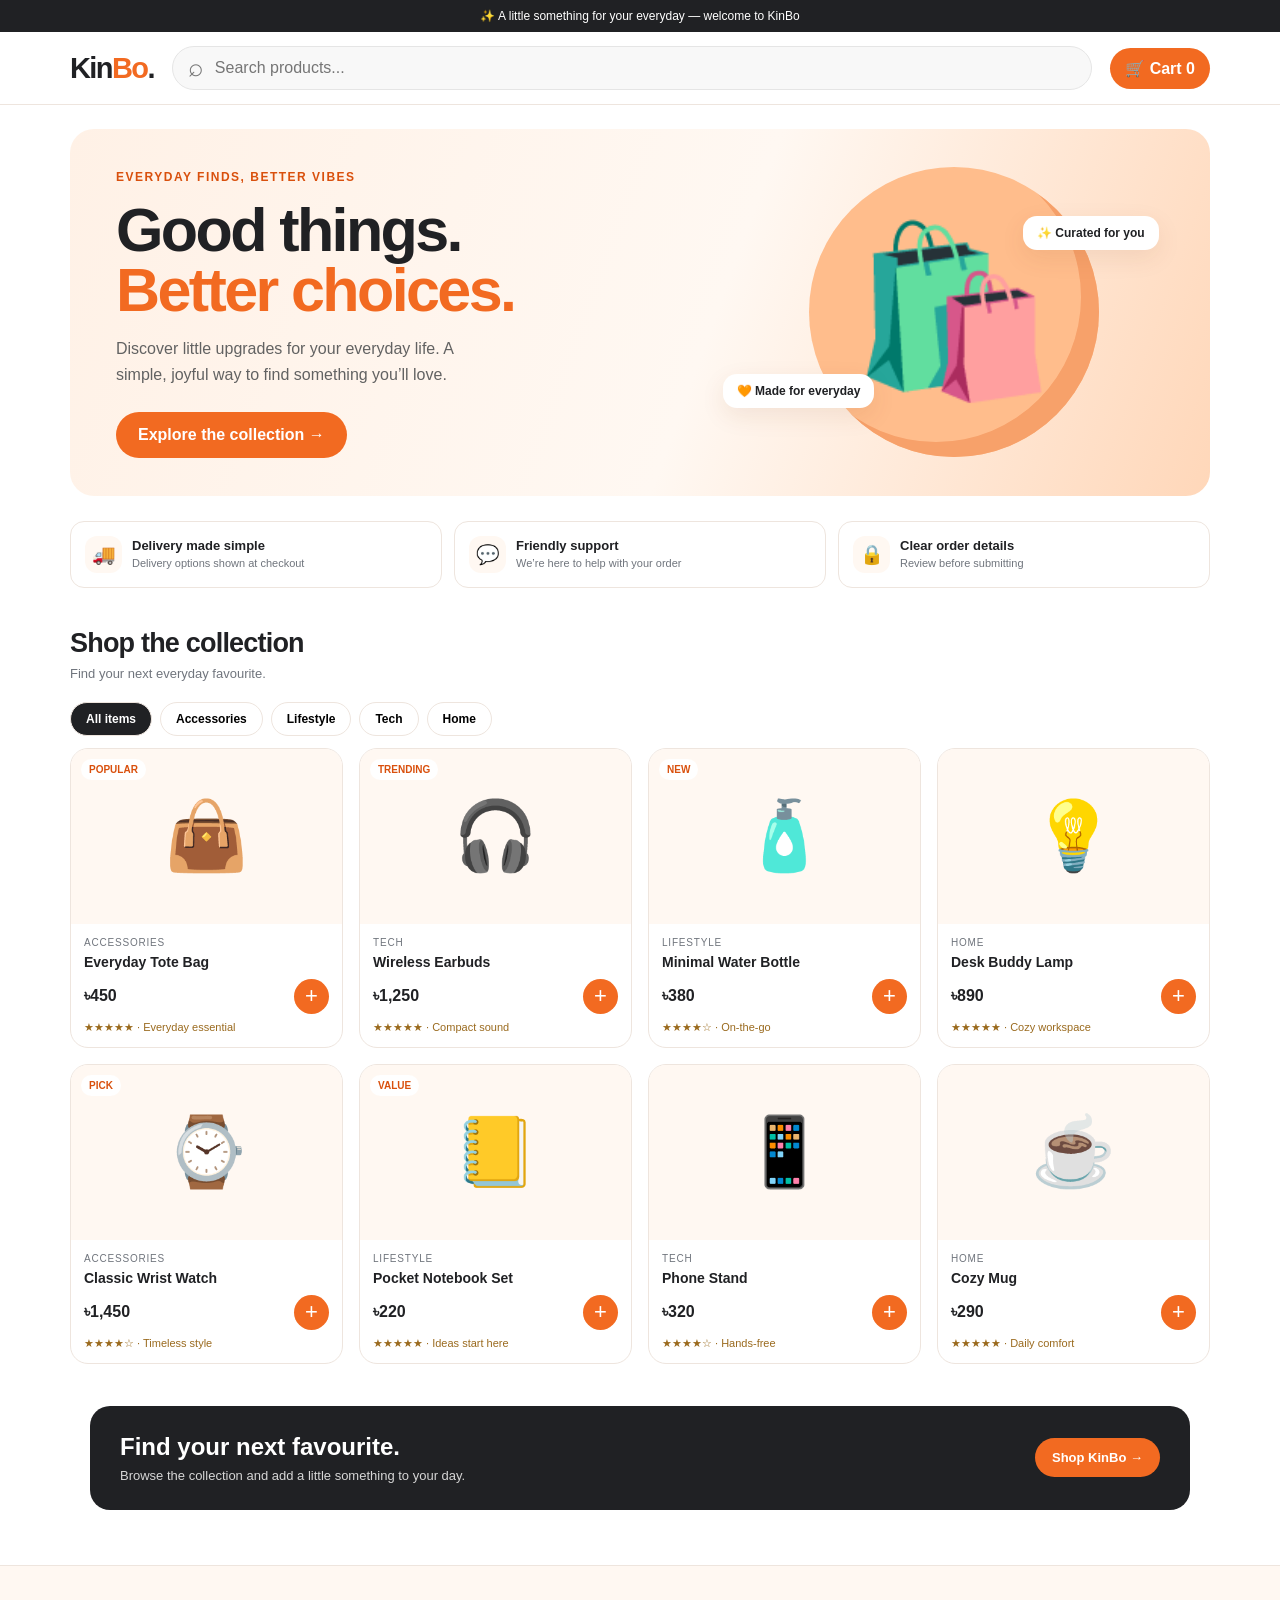
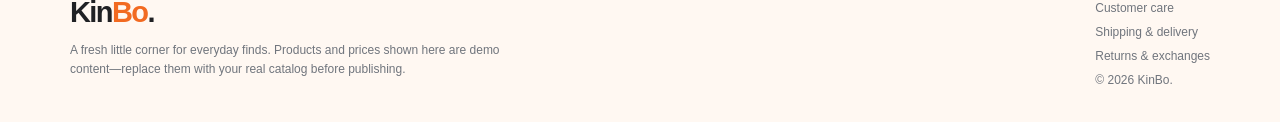
==== index.html @ 06aeb138 "Add files via upload" ====
<!doctype html>
<html lang="en">
<head>
<meta charset="utf-8"><meta name="viewport" content="width=device-width,initial-scale=1,viewport-fit=cover">
<meta name="theme-color" content="#f26a21"><meta name="description" content="KinBo — discover everyday essentials.">
<title>KinBo — Shop Better, Live Brighter</title>
<style>
:root{--o:#f26a21;--od:#d9500d;--ink:#202124;--muted:#70757d;--cream:#fff8f2;--line:#eee5de}*{box-sizing:border-box}html{scroll-behavior:smooth}body{margin:0;font-family:-apple-system,BlinkMacSystemFont,"Segoe UI",Roboto,Arial,sans-serif;color:var(--ink)}button,input,textarea,select{font:inherit}button{cursor:pointer}.announcement{background:var(--ink);color:white;text-align:center;padding:9px;font-size:12px}.header{position:sticky;top:0;z-index:10;background:#ffffffef;backdrop-filter:blur(12px);border-bottom:1px solid var(--line)}.nav{max-width:1180px;margin:auto;padding:14px 20px;display:flex;align-items:center;gap:18px}.logo{font-size:29px;font-weight:900;letter-spacing:-1.6px;color:var(--ink);text-decoration:none}.logo span{color:var(--o)}.search{flex:1;position:relative}.search input{width:100%;border:1px solid #e5e5e5;border-radius:999px;background:#f8f8f8;padding:12px 16px 12px 42px;outline:none}.search:before{content:"⌕";position:absolute;left:16px;top:6px;font-size:26px;color:#777}.cart-button{border:0;background:var(--o);color:white;border-radius:999px;padding:11px 15px;font-weight:800;white-space:nowrap}.hero{max-width:1180px;margin:24px auto 0;padding:0 20px}.hero-panel{min-height:330px;border-radius:24px;overflow:hidden;background:linear-gradient(110deg,#fff1e6,#fff8f2 56%,#ffd7b9);display:grid;grid-template-columns:1.1fr .9fr;align-items:center}.hero-copy{padding:38px 0 38px 46px}.eyebrow{color:var(--od);font-size:12px;font-weight:900;text-transform:uppercase;letter-spacing:1.5px}h1{font-size:clamp(38px,5vw,61px);line-height:.99;letter-spacing:-2.6px;margin:15px 0}.hero p{color:#626262;line-height:1.65;max-width:390px;margin:0 0 23px}.primary{display:inline-block;background:var(--o);color:white;text-decoration:none;border:0;border-radius:999px;padding:14px 22px;font-weight:800}.hero-art{min-height:300px;display:grid;place-items:center;position:relative}.sun{width:min(290px,78%);aspect-ratio:1;border-radius:50%;background:#ffbd8c;display:grid;place-items:center;font-size:clamp(95px,16vw,165px);box-shadow:inset -18px -15px 0 #f7a16a}.float-tag{position:absolute;background:white;border-radius:14px;padding:10px 14px;font-size:12px;font-weight:800;box-shadow:0 8px 24px #7e3b1a18}.tag-one{top:18%;right:10%}.tag-two{bottom:18%;left:5%}.benefits,.section{max-width:1180px;margin:25px auto;padding:0 20px}.benefits{display:grid;grid-template-columns:repeat(3,1fr);gap:12px}.benefit{border:1px solid var(--line);border-radius:14px;padding:14px;display:flex;gap:10px;align-items:center}.benefit-icon{width:37px;height:37px;border-radius:12px;background:var(--cream);display:grid;place-items:center;font-size:19px}.benefit b{display:block;font-size:13px}.benefit small{color:var(--muted);font-size:11px}.section{margin:40px auto}.section-head{margin-bottom:19px}.section h2{font-size:27px;letter-spacing:-.8px;margin:0}.section-head p{color:var(--muted);margin:7px 0 0;font-size:13px}.filters{display:flex;gap:8px;overflow-x:auto;padding:2px 0 12px;scrollbar-width:none}.filter{border:1px solid var(--line);background:white;border-radius:999px;padding:9px 15px;white-space:nowrap;font-size:12px;font-weight:750}.filter.active{background:var(--ink);color:white}.grid{display:grid;grid-template-columns:repeat(4,minmax(0,1fr));gap:16px}.product{border:1px solid var(--line);border-radius:18px;overflow:hidden;background:white}.product-art{height:175px;background:var(--cream);display:grid;place-items:center;font-size:68px;position:relative}.badge{position:absolute;left:10px;top:10px;background:white;border-radius:999px;padding:5px 8px;font-size:10px;font-weight:900;color:var(--od)}.product-info{padding:13px}.category{font-size:10px;color:var(--muted);text-transform:uppercase;letter-spacing:.8px}.product h3{font-size:14px;margin:6px 0 9px}.price-row{display:flex;align-items:center;justify-content:space-between;gap:8px}.price{font-size:16px;font-weight:900}.add{border:0;border-radius:50%;width:35px;height:35px;background:var(--o);color:white;font-size:22px}.rating{font-size:11px;color:#9a6a1e;margin-top:7px}.empty{grid-column:1/-1;text-align:center;padding:35px;color:var(--muted)}.banner{max-width:1140px;margin:42px auto;padding:0 20px}.banner-inner{border-radius:20px;background:var(--ink);color:white;padding:27px 30px;display:flex;justify-content:space-between;align-items:center;gap:18px}.banner h2{margin:0 0 7px;font-size:24px}.banner p{margin:0;color:#d6d6d6;font-size:13px}.banner a{color:white;background:var(--o);padding:12px 17px;border-radius:999px;text-decoration:none;font-weight:800;font-size:13px;white-space:nowrap}.footer{background:var(--cream);border-top:1px solid var(--line);margin-top:55px;padding:30px 20px}.footer-inner{max-width:1140px;margin:auto;display:flex;justify-content:space-between;gap:20px;flex-wrap:wrap}.footer p{font-size:12px;color:var(--muted);max-width:440px;line-height:1.6}.modal-backdrop{position:fixed;inset:0;background:#17171780;z-index:30;display:none;align-items:flex-end;justify-content:center}.modal-backdrop.show{display:flex}.drawer{background:white;width:100%;max-width:560px;max-height:88vh;border-radius:24px 24px 0 0;padding:22px;overflow:auto}.drawer-head{display:flex;justify-content:space-between;align-items:center}.drawer h2{margin:0}.close{border:0;background:#f3f3f3;border-radius:50%;width:36px;height:36px;font-size:21px}.cart-item{display:flex;gap:12px;align-items:center;padding:12px 0;border-bottom:1px solid var(--line)}.cart-emoji{width:54px;height:54px;border-radius:12px;background:var(--cream);display:grid;place-items:center;font-size:29px}.cart-desc{flex:1}.cart-desc b{font-size:13px;display:block}.cart-desc small{color:var(--muted)}.qty{display:flex;align-items:center;gap:8px}.qty button{border:1px solid var(--line);background:white;border-radius:7px;width:27px;height:27px}.total{display:flex;justify-content:space-between;font-size:18px;font-weight:900;padding:15px 0;border-top:1px solid var(--line)}.checkout{display:grid;gap:10px}.checkout input,.checkout textarea,.checkout select{width:100%;border:1px solid #ddd;border-radius:10px;padding:12px;background:white}.checkout textarea{min-height:75px}.checkout .primary{width:100%}.note{font-size:11px;color:var(--muted);line-height:1.5}.toast{position:fixed;bottom:22px;left:50%;transform:translate(-50%,20px);opacity:0;background:var(--ink);color:white;border-radius:999px;padding:12px 17px;font-size:13px;z-index:50;transition:.2s;white-space:nowrap}.toast.show{opacity:1;transform:translate(-50%,0)}
@media(max-width:760px){.nav{padding:12px 14px;gap:10px;flex-wrap:wrap}.logo{font-size:26px}.search{order:3;flex-basis:100%}.cart-button{margin-left:auto}.hero{padding:0 12px;margin-top:13px}.hero-panel{grid-template-columns:1fr}.hero-copy{padding:28px 23px 8px}.hero-copy h1{font-size:44px}.hero-art{min-height:210px}.sun{width:180px;font-size:105px}.tag-one{top:12%;right:9%}.tag-two{bottom:12%;left:7%}.benefits{padding:0 12px;grid-template-columns:1fr;gap:8px}.benefit{padding:11px}.section{padding:0 12px;margin:32px auto}.section h2{font-size:24px}.grid{grid-template-columns:repeat(2,minmax(0,1fr));gap:10px}.product-art{height:135px;font-size:55px}.product-info{padding:10px}.product h3{font-size:13px}.price{font-size:15px}.banner{padding:0 12px;margin:32px auto}.banner-inner{padding:23px;align-items:flex-start;flex-direction:column}.banner h2{font-size:22px}.footer{padding:25px 15px}.filters{margin-right:-12px}}
@media(prefers-reduced-motion:reduce){*{scroll-behavior:auto!important;transition:none!important}}
</style></head><body>
<div class="announcement">✨ A little something for your everyday — welcome to KinBo</div>
<header class="header"><nav class="nav"><a class="logo" href="#">Kin<span>Bo</span>.</a><label class="search"><input id="search" type="search" placeholder="Search products..." aria-label="Search products"></label><button class="cart-button" id="openCart">🛒 Cart <span id="cartCount">0</span></button></nav></header>
<main><section class="hero"><div class="hero-panel"><div class="hero-copy"><span class="eyebrow">Everyday finds, better vibes</span><h1>Good things.<br><span style="color:var(--o)">Better choices.</span></h1><p>Discover little upgrades for your everyday life. A simple, joyful way to find something you’ll love.</p><a class="primary" href="#shop">Explore the collection →</a></div><div class="hero-art"><div class="sun">🛍️</div><div class="float-tag tag-one">✨ Curated for you</div><div class="float-tag tag-two">🧡 Made for everyday</div></div></div></section>
<section class="benefits"><div class="benefit"><div class="benefit-icon">🚚</div><div><b>Delivery made simple</b><small>Delivery options shown at checkout</small></div></div><div class="benefit"><div class="benefit-icon">💬</div><div><b>Friendly support</b><small>We’re here to help with your order</small></div></div><div class="benefit"><div class="benefit-icon">🔒</div><div><b>Clear order details</b><small>Review before submitting</small></div></div></section>
<section class="section" id="shop"><div class="section-head"><h2>Shop the collection</h2><p>Find your next everyday favourite.</p></div><div class="filters" id="filters"><button class="filter active" data-cat="All">All items</button><button class="filter" data-cat="Accessories">Accessories</button><button class="filter" data-cat="Lifestyle">Lifestyle</button><button class="filter" data-cat="Tech">Tech</button><button class="filter" data-cat="Home">Home</button></div><div class="grid" id="products"></div></section>
<section class="banner"><div class="banner-inner"><div><h2>Find your next favourite.</h2><p>Browse the collection and add a little something to your day.</p></div><a href="#shop">Shop KinBo →</a></div></section></main>
<footer class="footer"><div class="footer-inner"><div><a class="logo" href="#">Kin<span>Bo</span>.</a><p>A fresh little corner for everyday finds. Products and prices shown here are demo content—replace them with your real catalog before publishing.</p></div><div style="font-size:12px;color:var(--muted);line-height:2">Customer care<br>Shipping & delivery<br>Returns & exchanges<br>© <span id="year"></span> KinBo.</div></div></footer>
<div class="modal-backdrop" id="cartModal" role="dialog" aria-modal="true" aria-label="Your cart"><div class="drawer"><div class="drawer-head"><h2>Your cart 🛒</h2><button class="close" id="closeCart">×</button></div><div id="cartItems"></div><div class="total"><span>Total</span><span id="cartTotal">৳0</span></div><form class="checkout" id="checkoutForm"><h3>Delivery details</h3><input id="customerName" placeholder="Your full name" required maxlength="80"><input id="customerPhone" type="tel" placeholder="Phone number" required maxlength="25"><textarea id="customerAddress" placeholder="Full delivery address" required maxlength="350"></textarea><select id="payment"><option>Cash on delivery (demo)</option><option>Contact me to confirm payment</option></select><button class="primary" type="submit">Place demo order</button><p class="note">Demo only: this page does not send orders to the shop owner, process payments, or store orders on a server. Connect a secure backend before accepting real orders.</p></form></div></div><div class="toast" id="toast" role="status"></div>
<script>
const catalog=[{id:1,name:"Everyday Tote Bag",cat:"Accessories",price:450,emoji:"👜",badge:"POPULAR",rating:"★★★★★ · Everyday essential"},{id:2,name:"Wireless Earbuds",cat:"Tech",price:1250,emoji:"🎧",badge:"TRENDING",rating:"★★★★★ · Compact sound"},{id:3,name:"Minimal Water Bottle",cat:"Lifestyle",price:380,emoji:"🧴",badge:"NEW",rating:"★★★★☆ · On-the-go"},{id:4,name:"Desk Buddy Lamp",cat:"Home",price:890,emoji:"💡",badge:"",rating:"★★★★★ · Cozy workspace"},{id:5,name:"Classic Wrist Watch",cat:"Accessories",price:1450,emoji:"⌚",badge:"PICK",rating:"★★★★☆ · Timeless style"},{id:6,name:"Pocket Notebook Set",cat:"Lifestyle",price:220,emoji:"📒",badge:"VALUE",rating:"★★★★★ · Ideas start here"},{id:7,name:"Phone Stand",cat:"Tech",price:320,emoji:"📱",badge:"",rating:"★★★★☆ · Hands-free"},{id:8,name:"Cozy Mug",cat:"Home",price:290,emoji:"☕",badge:"",rating:"★★★★★ · Daily comfort"}];
let activeCategory="All",cart={};try{cart=JSON.parse(localStorage.getItem("kinbo_cart")||"{}")}catch(e){}const money=n=>"৳"+Number(n).toLocaleString("en-BD");
function save(){try{localStorage.setItem("kinbo_cart",JSON.stringify(cart))}catch(e){}}
function renderProducts(){let term=document.getElementById("search").value.trim().toLowerCase(),list=catalog.filter(p=>(activeCategory==="All"||p.cat===activeCategory)&&(p.name+" "+p.cat).toLowerCase().includes(term)),root=document.getElementById("products");root.innerHTML=list.length?list.map(p=>`<article class="product"><div class="product-art">${p.emoji}${p.badge?`<span class="badge">${p.badge}</span>`:""}</div><div class="product-info"><div class="category">${p.cat}</div><h3>${p.name}</h3><div class="price-row"><span class="price">${money(p.price)}</span><button class="add" data-add="${p.id}" aria-label="Add ${p.name} to cart">+</button></div><div class="rating">${p.rating}</div></div></article>`).join(""):'<div class="empty">No products found. Try another search.</div>';root.querySelectorAll("[data-add]").forEach(b=>b.onclick=()=>add(+b.dataset.add))}
function add(id){cart[id]=(cart[id]||0)+1;save();renderCart();toast("Added to your cart 🧡")}
function change(id,d){cart[id]=(cart[id]||0)+d;if(cart[id]<=0)delete cart[id];save();renderCart()}
function renderCart(){let ids=Object.keys(cart);document.getElementById("cartCount").textContent=ids.reduce((s,id)=>s+cart[id],0);let root=document.getElementById("cartItems");root.innerHTML=ids.length?ids.map(id=>{let p=catalog.find(x=>x.id===+id);return `<div class="cart-item"><div class="cart-emoji">${p.emoji}</div><div class="cart-desc"><b>${p.name}</b><small>${money(p.price)} each</small></div><div class="qty"><button data-change="${id}" data-d="-1">−</button><span>${cart[id]}</span><button data-change="${id}" data-d="1">+</button></div></div>`}).join(""):'<div class="empty">Your cart is empty. Add something you love!</div>';root.querySelectorAll("[data-change]").forEach(b=>b.onclick=()=>change(+b.dataset.change,+b.dataset.d));document.getElementById("cartTotal").textContent=money(ids.reduce((s,id)=>s+catalog.find(p=>p.id===+id).price*cart[id],0))}
function toast(msg){let el=document.getElementById("toast");el.textContent=msg;el.classList.add("show");clearTimeout(window.toastTimer);window.toastTimer=setTimeout(()=>el.classList.remove("show"),2100)}
document.getElementById("search").oninput=renderProducts;document.getElementById("filters").onclick=e=>{let b=e.target.closest("[data-cat]");if(!b)return;activeCategory=b.dataset.cat;document.querySelectorAll(".filter").forEach(x=>x.classList.toggle("active",x===b));renderProducts()};
const modal=document.getElementById("cartModal");document.getElementById("openCart").onclick=()=>modal.classList.add("show");document.getElementById("closeCart").onclick=()=>modal.classList.remove("show");modal.onclick=e=>{if(e.target===modal)modal.classList.remove("show")};document.onkeydown=e=>{if(e.key==="Escape")modal.classList.remove("show")};
document.getElementById("checkoutForm").onsubmit=e=>{e.preventDefault();if(!Object.keys(cart).length){toast("Your cart is empty");return}let summary=Object.keys(cart).map(id=>{let p=catalog.find(x=>x.id===+id);return `${p.name} x${cart[id]} — ${money(p.price*cart[id])}`}).join("\n"),total=Object.keys(cart).reduce((s,id)=>s+catalog.find(p=>p.id===+id).price*cart[id],0);alert(`DEMO ORDER SUMMARY\n${summary}\nTotal: ${money(total)}\nCustomer: ${document.getElementById("customerName").value}\nPhone: ${document.getElementById("customerPhone").value}\nAddress: ${document.getElementById("customerAddress").value}\n\nThis is a local demo. No order was sent.`);cart={};save();renderCart();e.target.reset();modal.classList.remove("show");toast("Demo complete — connect a backend for real orders")};
document.getElementById("year").textContent=new Date().getFullYear();renderProducts();renderCart();
</script></body></html>
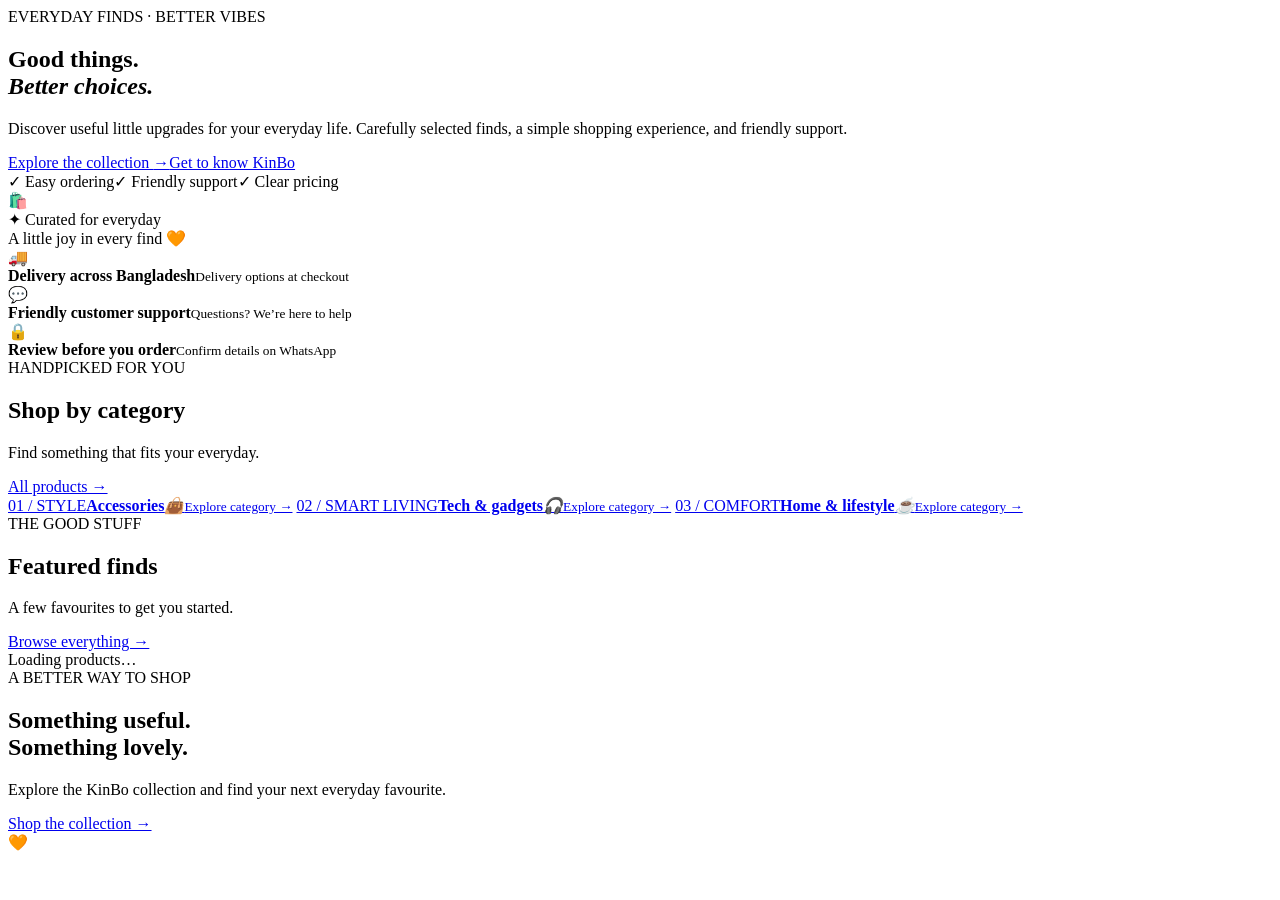
==== commit 77736773: "Add files via upload" ====
--- a/index.html
+++ b/index.html
@@ -1,33 +1,47 @@
 <!doctype html>
 <html lang="en">
 <head>
-<meta charset="utf-8"><meta name="viewport" content="width=device-width,initial-scale=1,viewport-fit=cover">
-<meta name="theme-color" content="#f26a21"><meta name="description" content="KinBo — discover everyday essentials.">
-<title>KinBo — Shop Better, Live Brighter</title>
-<style>
-:root{--o:#f26a21;--od:#d9500d;--ink:#202124;--muted:#70757d;--cream:#fff8f2;--line:#eee5de}*{box-sizing:border-box}html{scroll-behavior:smooth}body{margin:0;font-family:-apple-system,BlinkMacSystemFont,"Segoe UI",Roboto,Arial,sans-serif;color:var(--ink)}button,input,textarea,select{font:inherit}button{cursor:pointer}.announcement{background:var(--ink);color:white;text-align:center;padding:9px;font-size:12px}.header{position:sticky;top:0;z-index:10;background:#ffffffef;backdrop-filter:blur(12px);border-bottom:1px solid var(--line)}.nav{max-width:1180px;margin:auto;padding:14px 20px;display:flex;align-items:center;gap:18px}.logo{font-size:29px;font-weight:900;letter-spacing:-1.6px;color:var(--ink);text-decoration:none}.logo span{color:var(--o)}.search{flex:1;position:relative}.search input{width:100%;border:1px solid #e5e5e5;border-radius:999px;background:#f8f8f8;padding:12px 16px 12px 42px;outline:none}.search:before{content:"⌕";position:absolute;left:16px;top:6px;font-size:26px;color:#777}.cart-button{border:0;background:var(--o);color:white;border-radius:999px;padding:11px 15px;font-weight:800;white-space:nowrap}.hero{max-width:1180px;margin:24px auto 0;padding:0 20px}.hero-panel{min-height:330px;border-radius:24px;overflow:hidden;background:linear-gradient(110deg,#fff1e6,#fff8f2 56%,#ffd7b9);display:grid;grid-template-columns:1.1fr .9fr;align-items:center}.hero-copy{padding:38px 0 38px 46px}.eyebrow{color:var(--od);font-size:12px;font-weight:900;text-transform:uppercase;letter-spacing:1.5px}h1{font-size:clamp(38px,5vw,61px);line-height:.99;letter-spacing:-2.6px;margin:15px 0}.hero p{color:#626262;line-height:1.65;max-width:390px;margin:0 0 23px}.primary{display:inline-block;background:var(--o);color:white;text-decoration:none;border:0;border-radius:999px;padding:14px 22px;font-weight:800}.hero-art{min-height:300px;display:grid;place-items:center;position:relative}.sun{width:min(290px,78%);aspect-ratio:1;border-radius:50%;background:#ffbd8c;display:grid;place-items:center;font-size:clamp(95px,16vw,165px);box-shadow:inset -18px -15px 0 #f7a16a}.float-tag{position:absolute;background:white;border-radius:14px;padding:10px 14px;font-size:12px;font-weight:800;box-shadow:0 8px 24px #7e3b1a18}.tag-one{top:18%;right:10%}.tag-two{bottom:18%;left:5%}.benefits,.section{max-width:1180px;margin:25px auto;padding:0 20px}.benefits{display:grid;grid-template-columns:repeat(3,1fr);gap:12px}.benefit{border:1px solid var(--line);border-radius:14px;padding:14px;display:flex;gap:10px;align-items:center}.benefit-icon{width:37px;height:37px;border-radius:12px;background:var(--cream);display:grid;place-items:center;font-size:19px}.benefit b{display:block;font-size:13px}.benefit small{color:var(--muted);font-size:11px}.section{margin:40px auto}.section-head{margin-bottom:19px}.section h2{font-size:27px;letter-spacing:-.8px;margin:0}.section-head p{color:var(--muted);margin:7px 0 0;font-size:13px}.filters{display:flex;gap:8px;overflow-x:auto;padding:2px 0 12px;scrollbar-width:none}.filter{border:1px solid var(--line);background:white;border-radius:999px;padding:9px 15px;white-space:nowrap;font-size:12px;font-weight:750}.filter.active{background:var(--ink);color:white}.grid{display:grid;grid-template-columns:repeat(4,minmax(0,1fr));gap:16px}.product{border:1px solid var(--line);border-radius:18px;overflow:hidden;background:white}.product-art{height:175px;background:var(--cream);display:grid;place-items:center;font-size:68px;position:relative}.badge{position:absolute;left:10px;top:10px;background:white;border-radius:999px;padding:5px 8px;font-size:10px;font-weight:900;color:var(--od)}.product-info{padding:13px}.category{font-size:10px;color:var(--muted);text-transform:uppercase;letter-spacing:.8px}.product h3{font-size:14px;margin:6px 0 9px}.price-row{display:flex;align-items:center;justify-content:space-between;gap:8px}.price{font-size:16px;font-weight:900}.add{border:0;border-radius:50%;width:35px;height:35px;background:var(--o);color:white;font-size:22px}.rating{font-size:11px;color:#9a6a1e;margin-top:7px}.empty{grid-column:1/-1;text-align:center;padding:35px;color:var(--muted)}.banner{max-width:1140px;margin:42px auto;padding:0 20px}.banner-inner{border-radius:20px;background:var(--ink);color:white;padding:27px 30px;display:flex;justify-content:space-between;align-items:center;gap:18px}.banner h2{margin:0 0 7px;font-size:24px}.banner p{margin:0;color:#d6d6d6;font-size:13px}.banner a{color:white;background:var(--o);padding:12px 17px;border-radius:999px;text-decoration:none;font-weight:800;font-size:13px;white-space:nowrap}.footer{background:var(--cream);border-top:1px solid var(--line);margin-top:55px;padding:30px 20px}.footer-inner{max-width:1140px;margin:auto;display:flex;justify-content:space-between;gap:20px;flex-wrap:wrap}.footer p{font-size:12px;color:var(--muted);max-width:440px;line-height:1.6}.modal-backdrop{position:fixed;inset:0;background:#17171780;z-index:30;display:none;align-items:flex-end;justify-content:center}.modal-backdrop.show{display:flex}.drawer{background:white;width:100%;max-width:560px;max-height:88vh;border-radius:24px 24px 0 0;padding:22px;overflow:auto}.drawer-head{display:flex;justify-content:space-between;align-items:center}.drawer h2{margin:0}.close{border:0;background:#f3f3f3;border-radius:50%;width:36px;height:36px;font-size:21px}.cart-item{display:flex;gap:12px;align-items:center;padding:12px 0;border-bottom:1px solid var(--line)}.cart-emoji{width:54px;height:54px;border-radius:12px;background:var(--cream);display:grid;place-items:center;font-size:29px}.cart-desc{flex:1}.cart-desc b{font-size:13px;display:block}.cart-desc small{color:var(--muted)}.qty{display:flex;align-items:center;gap:8px}.qty button{border:1px solid var(--line);background:white;border-radius:7px;width:27px;height:27px}.total{display:flex;justify-content:space-between;font-size:18px;font-weight:900;padding:15px 0;border-top:1px solid var(--line)}.checkout{display:grid;gap:10px}.checkout input,.checkout textarea,.checkout select{width:100%;border:1px solid #ddd;border-radius:10px;padding:12px;background:white}.checkout textarea{min-height:75px}.checkout .primary{width:100%}.note{font-size:11px;color:var(--muted);line-height:1.5}.toast{position:fixed;bottom:22px;left:50%;transform:translate(-50%,20px);opacity:0;background:var(--ink);color:white;border-radius:999px;padding:12px 17px;font-size:13px;z-index:50;transition:.2s;white-space:nowrap}.toast.show{opacity:1;transform:translate(-50%,0)}
-@media(max-width:760px){.nav{padding:12px 14px;gap:10px;flex-wrap:wrap}.logo{font-size:26px}.search{order:3;flex-basis:100%}.cart-button{margin-left:auto}.hero{padding:0 12px;margin-top:13px}.hero-panel{grid-template-columns:1fr}.hero-copy{padding:28px 23px 8px}.hero-copy h1{font-size:44px}.hero-art{min-height:210px}.sun{width:180px;font-size:105px}.tag-one{top:12%;right:9%}.tag-two{bottom:12%;left:7%}.benefits{padding:0 12px;grid-template-columns:1fr;gap:8px}.benefit{padding:11px}.section{padding:0 12px;margin:32px auto}.section h2{font-size:24px}.grid{grid-template-columns:repeat(2,minmax(0,1fr));gap:10px}.product-art{height:135px;font-size:55px}.product-info{padding:10px}.product h3{font-size:13px}.price{font-size:15px}.banner{padding:0 12px;margin:32px auto}.banner-inner{padding:23px;align-items:flex-start;flex-direction:column}.banner h2{font-size:22px}.footer{padding:25px 15px}.filters{margin-right:-12px}}
-@media(prefers-reduced-motion:reduce){*{scroll-behavior:auto!important;transition:none!important}}
-</style></head><body>
-<div class="announcement">✨ A little something for your everyday — welcome to KinBo</div>
-<header class="header"><nav class="nav"><a class="logo" href="#">Kin<span>Bo</span>.</a><label class="search"><input id="search" type="search" placeholder="Search products..." aria-label="Search products"></label><button class="cart-button" id="openCart">🛒 Cart <span id="cartCount">0</span></button></nav></header>
-<main><section class="hero"><div class="hero-panel"><div class="hero-copy"><span class="eyebrow">Everyday finds, better vibes</span><h1>Good things.<br><span style="color:var(--o)">Better choices.</span></h1><p>Discover little upgrades for your everyday life. A simple, joyful way to find something you’ll love.</p><a class="primary" href="#shop">Explore the collection →</a></div><div class="hero-art"><div class="sun">🛍️</div><div class="float-tag tag-one">✨ Curated for you</div><div class="float-tag tag-two">🧡 Made for everyday</div></div></div></section>
-<section class="benefits"><div class="benefit"><div class="benefit-icon">🚚</div><div><b>Delivery made simple</b><small>Delivery options shown at checkout</small></div></div><div class="benefit"><div class="benefit-icon">💬</div><div><b>Friendly support</b><small>We’re here to help with your order</small></div></div><div class="benefit"><div class="benefit-icon">🔒</div><div><b>Clear order details</b><small>Review before submitting</small></div></div></section>
-<section class="section" id="shop"><div class="section-head"><h2>Shop the collection</h2><p>Find your next everyday favourite.</p></div><div class="filters" id="filters"><button class="filter active" data-cat="All">All items</button><button class="filter" data-cat="Accessories">Accessories</button><button class="filter" data-cat="Lifestyle">Lifestyle</button><button class="filter" data-cat="Tech">Tech</button><button class="filter" data-cat="Home">Home</button></div><div class="grid" id="products"></div></section>
-<section class="banner"><div class="banner-inner"><div><h2>Find your next favourite.</h2><p>Browse the collection and add a little something to your day.</p></div><a href="#shop">Shop KinBo →</a></div></section></main>
-<footer class="footer"><div class="footer-inner"><div><a class="logo" href="#">Kin<span>Bo</span>.</a><p>A fresh little corner for everyday finds. Products and prices shown here are demo content—replace them with your real catalog before publishing.</p></div><div style="font-size:12px;color:var(--muted);line-height:2">Customer care<br>Shipping & delivery<br>Returns & exchanges<br>© <span id="year"></span> KinBo.</div></div></footer>
-<div class="modal-backdrop" id="cartModal" role="dialog" aria-modal="true" aria-label="Your cart"><div class="drawer"><div class="drawer-head"><h2>Your cart 🛒</h2><button class="close" id="closeCart">×</button></div><div id="cartItems"></div><div class="total"><span>Total</span><span id="cartTotal">৳0</span></div><form class="checkout" id="checkoutForm"><h3>Delivery details</h3><input id="customerName" placeholder="Your full name" required maxlength="80"><input id="customerPhone" type="tel" placeholder="Phone number" required maxlength="25"><textarea id="customerAddress" placeholder="Full delivery address" required maxlength="350"></textarea><select id="payment"><option>Cash on delivery (demo)</option><option>Contact me to confirm payment</option></select><button class="primary" type="submit">Place demo order</button><p class="note">Demo only: this page does not send orders to the shop owner, process payments, or store orders on a server. Connect a secure backend before accepting real orders.</p></form></div></div><div class="toast" id="toast" role="status"></div>
-<script>
-const catalog=[{id:1,name:"Everyday Tote Bag",cat:"Accessories",price:450,emoji:"👜",badge:"POPULAR",rating:"★★★★★ · Everyday essential"},{id:2,name:"Wireless Earbuds",cat:"Tech",price:1250,emoji:"🎧",badge:"TRENDING",rating:"★★★★★ · Compact sound"},{id:3,name:"Minimal Water Bottle",cat:"Lifestyle",price:380,emoji:"🧴",badge:"NEW",rating:"★★★★☆ · On-the-go"},{id:4,name:"Desk Buddy Lamp",cat:"Home",price:890,emoji:"💡",badge:"",rating:"★★★★★ · Cozy workspace"},{id:5,name:"Classic Wrist Watch",cat:"Accessories",price:1450,emoji:"⌚",badge:"PICK",rating:"★★★★☆ · Timeless style"},{id:6,name:"Pocket Notebook Set",cat:"Lifestyle",price:220,emoji:"📒",badge:"VALUE",rating:"★★★★★ · Ideas start here"},{id:7,name:"Phone Stand",cat:"Tech",price:320,emoji:"📱",badge:"",rating:"★★★★☆ · Hands-free"},{id:8,name:"Cozy Mug",cat:"Home",price:290,emoji:"☕",badge:"",rating:"★★★★★ · Daily comfort"}];
-let activeCategory="All",cart={};try{cart=JSON.parse(localStorage.getItem("kinbo_cart")||"{}")}catch(e){}const money=n=>"৳"+Number(n).toLocaleString("en-BD");
-function save(){try{localStorage.setItem("kinbo_cart",JSON.stringify(cart))}catch(e){}}
-function renderProducts(){let term=document.getElementById("search").value.trim().toLowerCase(),list=catalog.filter(p=>(activeCategory==="All"||p.cat===activeCategory)&&(p.name+" "+p.cat).toLowerCase().includes(term)),root=document.getElementById("products");root.innerHTML=list.length?list.map(p=>`<article class="product"><div class="product-art">${p.emoji}${p.badge?`<span class="badge">${p.badge}</span>`:""}</div><div class="product-info"><div class="category">${p.cat}</div><h3>${p.name}</h3><div class="price-row"><span class="price">${money(p.price)}</span><button class="add" data-add="${p.id}" aria-label="Add ${p.name} to cart">+</button></div><div class="rating">${p.rating}</div></div></article>`).join(""):'<div class="empty">No products found. Try another search.</div>';root.querySelectorAll("[data-add]").forEach(b=>b.onclick=()=>add(+b.dataset.add))}
-function add(id){cart[id]=(cart[id]||0)+1;save();renderCart();toast("Added to your cart 🧡")}
-function change(id,d){cart[id]=(cart[id]||0)+d;if(cart[id]<=0)delete cart[id];save();renderCart()}
-function renderCart(){let ids=Object.keys(cart);document.getElementById("cartCount").textContent=ids.reduce((s,id)=>s+cart[id],0);let root=document.getElementById("cartItems");root.innerHTML=ids.length?ids.map(id=>{let p=catalog.find(x=>x.id===+id);return `<div class="cart-item"><div class="cart-emoji">${p.emoji}</div><div class="cart-desc"><b>${p.name}</b><small>${money(p.price)} each</small></div><div class="qty"><button data-change="${id}" data-d="-1">−</button><span>${cart[id]}</span><button data-change="${id}" data-d="1">+</button></div></div>`}).join(""):'<div class="empty">Your cart is empty. Add something you love!</div>';root.querySelectorAll("[data-change]").forEach(b=>b.onclick=()=>change(+b.dataset.change,+b.dataset.d));document.getElementById("cartTotal").textContent=money(ids.reduce((s,id)=>s+catalog.find(p=>p.id===+id).price*cart[id],0))}
-function toast(msg){let el=document.getElementById("toast");el.textContent=msg;el.classList.add("show");clearTimeout(window.toastTimer);window.toastTimer=setTimeout(()=>el.classList.remove("show"),2100)}
-document.getElementById("search").oninput=renderProducts;document.getElementById("filters").onclick=e=>{let b=e.target.closest("[data-cat]");if(!b)return;activeCategory=b.dataset.cat;document.querySelectorAll(".filter").forEach(x=>x.classList.toggle("active",x===b));renderProducts()};
-const modal=document.getElementById("cartModal");document.getElementById("openCart").onclick=()=>modal.classList.add("show");document.getElementById("closeCart").onclick=()=>modal.classList.remove("show");modal.onclick=e=>{if(e.target===modal)modal.classList.remove("show")};document.onkeydown=e=>{if(e.key==="Escape")modal.classList.remove("show")};
-document.getElementById("checkoutForm").onsubmit=e=>{e.preventDefault();if(!Object.keys(cart).length){toast("Your cart is empty");return}let summary=Object.keys(cart).map(id=>{let p=catalog.find(x=>x.id===+id);return `${p.name} x${cart[id]} — ${money(p.price*cart[id])}`}).join("\n"),total=Object.keys(cart).reduce((s,id)=>s+catalog.find(p=>p.id===+id).price*cart[id],0);alert(`DEMO ORDER SUMMARY\n${summary}\nTotal: ${money(total)}\nCustomer: ${document.getElementById("customerName").value}\nPhone: ${document.getElementById("customerPhone").value}\nAddress: ${document.getElementById("customerAddress").value}\n\nThis is a local demo. No order was sent.`);cart={};save();renderCart();e.target.reset();modal.classList.remove("show");toast("Demo complete — connect a backend for real orders")};
-document.getElementById("year").textContent=new Date().getFullYear();renderProducts();renderCart();
-</script></body></html>+  <meta charset="utf-8"><meta name="viewport" content="width=device-width,initial-scale=1">
+  <meta name="theme-color" content="#f26a21">
+  <meta name="description" content="KinBo — thoughtfully picked everyday products.">
+  <title>KinBo — Shop Better, Live Brighter</title>
+  <link rel="stylesheet" href="css/style.css">
+  <script type="module" src="js/app.js"></script>
+</head>
+<body>
+  <div id="site-header"></div>
+  <main>
+    <section class="hero-wrap container">
+      <div class="hero">
+        <div class="hero-copy">
+          <span class="eyebrow">EVERYDAY FINDS · BETTER VIBES</span>
+          <h1>Good things.<br><em>Better choices.</em></h1>
+          <p>Discover useful little upgrades for your everyday life. Carefully selected finds, a simple shopping experience, and friendly support.</p>
+          <div class="hero-actions"><a class="btn btn-primary" href="shop.html">Explore the collection <span>→</span></a><a class="text-link" href="about.html">Get to know KinBo</a></div>
+          <div class="hero-proof"><span>✓ Easy ordering</span><span>✓ Friendly support</span><span>✓ Clear pricing</span></div>
+        </div>
+        <div class="hero-visual"><div class="hero-orbit orbit-one"></div><div class="hero-orbit orbit-two"></div><div class="hero-bag">🛍️</div><div class="float-card float-top">✦ Curated for everyday</div><div class="float-card float-bottom">A little joy in every find 🧡</div></div>
+      </div>
+    </section>
+    <section class="benefit-strip container">
+      <article><span class="benefit-icon">🚚</span><div><b>Delivery across Bangladesh</b><small>Delivery options at checkout</small></div></article>
+      <article><span class="benefit-icon">💬</span><div><b>Friendly customer support</b><small>Questions? We’re here to help</small></div></article>
+      <article><span class="benefit-icon">🔒</span><div><b>Review before you order</b><small>Confirm details on WhatsApp</small></div></article>
+    </section>
+    <section class="section container">
+      <div class="section-heading"><div><span class="eyebrow">HANDPICKED FOR YOU</span><h2>Shop by category</h2><p>Find something that fits your everyday.</p></div><a class="text-link" href="shop.html">All products →</a></div>
+      <div class="category-grid">
+        <a class="category-tile tile-accessories" href="shop.html?category=Accessories"><span>01 / STYLE</span><b>Accessories</b><i>👜</i><small>Explore category →</small></a>
+        <a class="category-tile tile-tech" href="shop.html?category=Tech"><span>02 / SMART LIVING</span><b>Tech & gadgets</b><i>🎧</i><small>Explore category →</small></a>
+        <a class="category-tile tile-home" href="shop.html?category=Home"><span>03 / COMFORT</span><b>Home & lifestyle</b><i>☕</i><small>Explore category →</small></a>
+      </div>
+    </section>
+    <section class="section container">
+      <div class="section-heading"><div><span class="eyebrow">THE GOOD STUFF</span><h2>Featured finds</h2><p>A few favourites to get you started.</p></div><a class="text-link" href="shop.html">Browse everything →</a></div>
+      <div class="product-grid" id="featured-products"><div class="loading">Loading products…</div></div>
+    </section>
+    <section class="container promo-band"><div><span class="eyebrow">A BETTER WAY TO SHOP</span><h2>Something useful.<br>Something lovely.</h2><p>Explore the KinBo collection and find your next everyday favourite.</p><a class="btn btn-light" href="shop.html">Shop the collection →</a></div><div class="promo-art">🧡</div></section>
+  </main>
+  <div id="site-footer"></div>
+</body>
+</html>
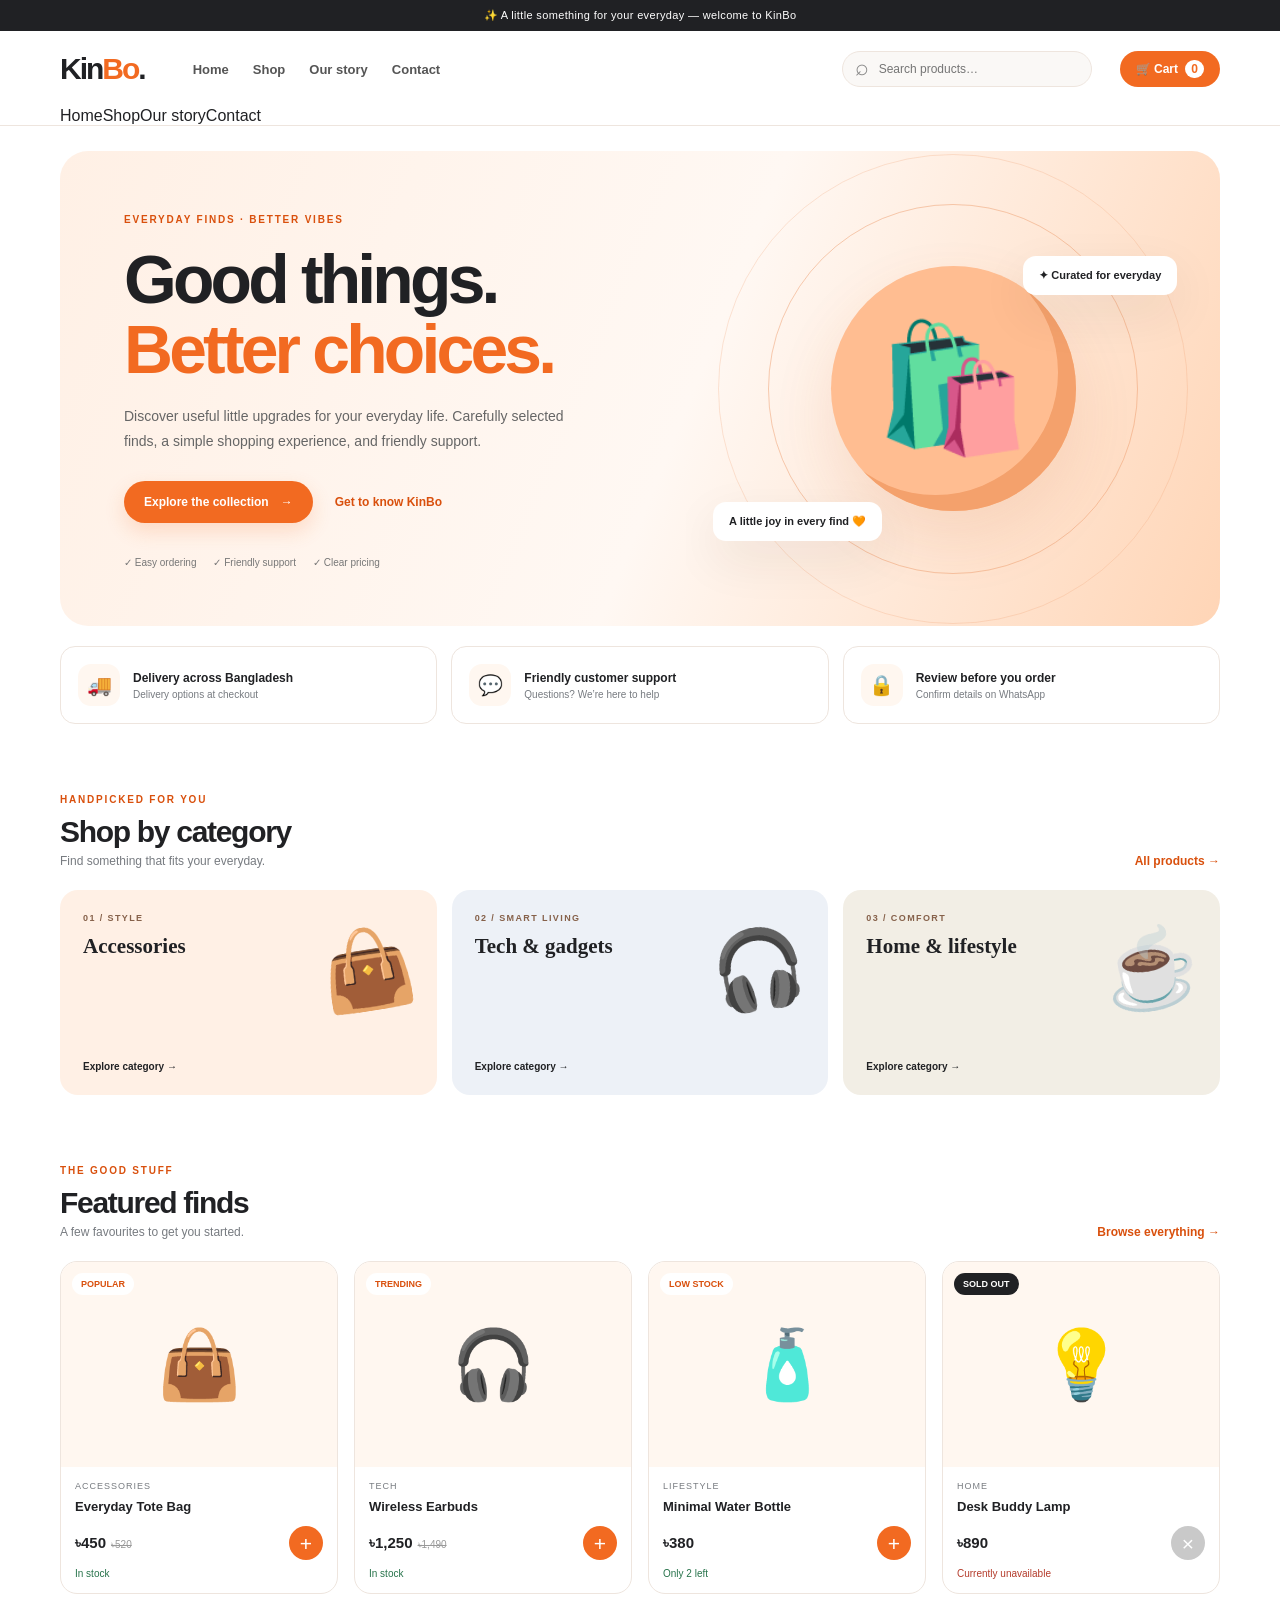
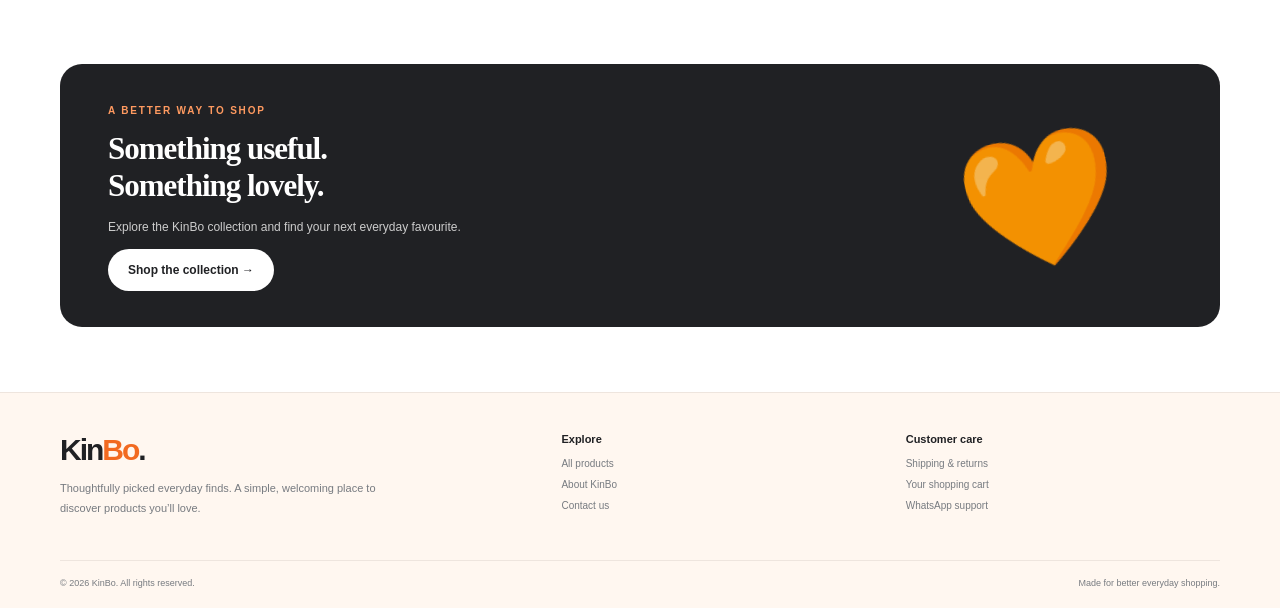
==== commit 4e58a116: "Add files via upload" ====
--- a/index.html
+++ b/index.html
@@ -5,8 +5,8 @@
   <meta name="theme-color" content="#f26a21">
   <meta name="description" content="KinBo — thoughtfully picked everyday products.">
   <title>KinBo — Shop Better, Live Brighter</title>
-  <link rel="stylesheet" href="css/style.css">
-  <script type="module" src="js/app.js"></script>
+  <link rel="stylesheet" href="style.css">
+  <script type="module" src="app.js"></script>
 </head>
 <body>
   <div id="site-header"></div>
--- a/style.css
+++ b/style.css
@@ -0,0 +1,18 @@
+@import url('https://fonts.googleapis.com/css2?family=DM+Sans:wght@400;500;600;700;800&family=Manrope:wght@400;500;600;700;800&display=swap');
+:root{--orange:#f26a21;--orange-dark:#d9500d;--ink:#202124;--muted:#777b80;--cream:#fff7f0;--line:#eee5de;--white:#fff;--green:#27734b;--shadow:0 18px 50px rgba(55,34,20,.08)}
+*{box-sizing:border-box}html{scroll-behavior:smooth}body{margin:0;color:var(--ink);background:#fff;font-family:'DM Sans',Arial,sans-serif}a{color:inherit;text-decoration:none}button,input,select,textarea{font:inherit}button{cursor:pointer}.container{width:min(1160px,calc(100% - 40px));margin-inline:auto}
+.announcement{background:var(--ink);color:#fff;text-align:center;padding:9px 12px;font-size:11px;letter-spacing:.35px}.site-header{position:sticky;top:0;z-index:20;background:#ffffffed;backdrop-filter:blur(14px);border-bottom:1px solid var(--line)}.nav{height:76px;display:flex;align-items:center;gap:28px}.logo{font:800 30px Manrope,sans-serif;letter-spacing:-2px;white-space:nowrap}.logo span{color:var(--orange)}.nav-links{display:flex;gap:24px;margin-left:20px}.nav-links a{font-size:13px;font-weight:700;color:#555}.nav-links a:hover,.nav-links a.active{color:var(--orange)}.nav-spacer{flex:1}.nav-search{position:relative;width:min(250px,25vw)}.nav-search input{width:100%;border:1px solid var(--line);border-radius:999px;padding:10px 14px 10px 36px;background:#faf8f6;outline:none;font-size:12px}.nav-search:before{content:'⌕';position:absolute;left:13px;top:3px;font-size:23px;color:#888}.cart-link{background:var(--orange);color:#fff;border-radius:999px;padding:11px 16px;font-size:12px;font-weight:800;white-space:nowrap}.cart-link b{background:#fff;color:var(--orange);border-radius:20px;padding:2px 6px;margin-left:4px}.mobile-menu{display:none;border:0;background:transparent;font-size:24px}
+.hero-wrap{padding-top:25px}.hero{min-height:475px;border-radius:28px;overflow:hidden;background:linear-gradient(112deg,#fff0e5 0%,#fff8f3 54%,#ffd5b6 100%);display:grid;grid-template-columns:1.08fr .92fr;align-items:center}.hero-copy{padding:55px 0 55px 64px}.eyebrow{font-size:10px;font-weight:800;letter-spacing:1.8px;color:var(--orange-dark)}h1,h2,h3,p{margin-top:0}.hero h1,.page-intro h1{font:800 clamp(42px,5.3vw,68px)/1.04 Manrope,sans-serif;letter-spacing:-3.8px;margin:18px 0}.hero h1 em,.page-intro h1 em{font-style:normal;color:var(--orange)}.hero-copy>p{max-width:440px;color:#666;line-height:1.8;font-size:14px}.hero-actions{display:flex;align-items:center;gap:22px;margin-top:27px}.btn{display:inline-flex;align-items:center;justify-content:center;gap:12px;padding:14px 20px;border:0;border-radius:999px;font-size:12px;font-weight:800;transition:.2s}.btn-primary{background:var(--orange);color:#fff;box-shadow:0 8px 20px #f26a2130}.btn-primary:hover{background:var(--orange-dark);transform:translateY(-2px)}.btn-light{background:#fff;color:var(--ink)}.text-link{font-size:12px;font-weight:800;color:var(--orange-dark)}.hero-proof{display:flex;flex-wrap:wrap;gap:17px;margin-top:34px;color:#777;font-size:10px}.hero-visual{height:100%;min-height:420px;display:grid;place-items:center;position:relative;overflow:hidden}.hero-bag{width:245px;height:245px;border-radius:50%;display:grid;place-items:center;background:#ffbd91;font-size:125px;box-shadow:inset -18px -16px 0 #f4a16c,0 28px 60px #c65d2b20;z-index:2}.hero-orbit{position:absolute;border:1px solid #ed9c6d80;border-radius:50%;width:370px;height:370px}.orbit-two{width:470px;height:470px;border-color:#ed9c6d40}.float-card{position:absolute;background:#fff;padding:13px 16px;border-radius:13px;box-shadow:var(--shadow);font-size:11px;font-weight:800;z-index:3}.float-top{top:22%;right:8%}.float-bottom{bottom:18%;left:5%}
+.benefit-strip{display:grid;grid-template-columns:repeat(3,1fr);gap:14px;margin-top:20px}.benefit-strip article{border:1px solid var(--line);border-radius:15px;padding:17px;display:flex;gap:13px;align-items:center}.benefit-icon{width:42px;height:42px;border-radius:13px;background:var(--cream);display:grid;place-items:center;font-size:20px}.benefit-strip b{display:block;font-size:12px}.benefit-strip small{display:block;color:var(--muted);font-size:10px;margin-top:4px}
+.section{padding-top:65px}.section-heading{display:flex;align-items:end;justify-content:space-between;gap:20px;margin-bottom:22px}.section-heading h2{font:800 30px Manrope,sans-serif;letter-spacing:-1.3px;margin:8px 0 5px}.section-heading p{font-size:12px;color:var(--muted);margin:0}.category-grid{display:grid;grid-template-columns:repeat(3,1fr);gap:15px}.category-tile{height:205px;border-radius:18px;padding:23px;position:relative;overflow:hidden;display:flex;flex-direction:column;align-items:flex-start}.category-tile>span{font-size:9px;letter-spacing:1.4px;font-weight:800;color:#86614a}.category-tile b{font:800 21px Manrope;margin-top:11px}.category-tile i{position:absolute;right:22px;top:35px;font-size:76px;font-style:normal;transform:rotate(-9deg)}.category-tile small{margin-top:auto;font-size:10px;font-weight:800}.tile-accessories{background:#fff0e5}.tile-tech{background:#edf1f7}.tile-home{background:#f2eee5}
+.product-grid{display:grid;grid-template-columns:repeat(4,minmax(0,1fr));gap:16px}.product-card{border:1px solid var(--line);border-radius:17px;overflow:hidden;background:#fff;transition:.22s;min-width:0}.product-card:hover{transform:translateY(-4px);box-shadow:var(--shadow)}.product-image{height:205px;background:var(--cream);display:grid;place-items:center;position:relative;overflow:hidden}.product-image img{width:100%;height:100%;object-fit:cover}.product-placeholder{font-size:68px}.product-badge{position:absolute;left:11px;top:11px;background:#fff;border-radius:999px;padding:6px 9px;font-size:9px;font-weight:900;color:var(--orange-dark);z-index:1}.product-badge.sold{background:var(--ink);color:#fff}.product-info{padding:14px}.product-category{font-size:9px;color:var(--muted);text-transform:uppercase;letter-spacing:1px}.product-name{font-size:13px;font-weight:800;margin:7px 0 10px;line-height:1.4}.product-bottom{display:flex;align-items:center;justify-content:space-between;gap:8px}.product-price{font-size:15px;font-weight:900}.old-price{font-size:10px;color:#999;text-decoration:line-through;margin-left:5px}.add-btn{border:0;width:34px;height:34px;border-radius:50%;background:var(--orange);color:#fff;font-size:21px;line-height:1}.add-btn:disabled{background:#c9c9c9;cursor:not-allowed}.stock-note{font-size:10px;color:var(--green);margin-top:8px}.stock-note.out{color:#b43b2b}.loading,.empty-state{grid-column:1/-1;padding:38px;text-align:center;color:var(--muted);border:1px dashed var(--line);border-radius:16px;font-size:13px}
+.promo-band{margin-top:70px;margin-bottom:65px;border-radius:22px;background:var(--ink);color:#fff;padding:36px 48px;display:flex;justify-content:space-between;align-items:center;overflow:hidden;position:relative}.promo-band h2{font:800 31px/1.2 Manrope;letter-spacing:-1px;margin:12px 0}.promo-band p{font-size:12px;color:#ccc;max-width:390px;line-height:1.7}.promo-band .eyebrow{color:#ff9a60}.promo-art{font-size:130px;opacity:.95;transform:rotate(-12deg);padding-right:50px}
+.page-main{padding-top:52px;padding-bottom:75px;min-height:65vh}.page-intro{max-width:700px;margin-bottom:35px}.page-intro h1{font-size:clamp(40px,5vw,58px);margin:13px 0}.page-intro p{font-size:13px;line-height:1.8;color:var(--muted);max-width:600px}.page-intro.compact{margin-bottom:28px}.shop-toolbar{display:flex;justify-content:space-between;align-items:center;gap:15px;border-bottom:1px solid var(--line);padding-bottom:15px;margin-bottom:15px}.filter-pills{display:flex;gap:7px;flex-wrap:wrap}.filter-pill{border:1px solid var(--line);background:#fff;padding:9px 14px;border-radius:999px;font-size:10px;font-weight:800}.filter-pill.active{background:var(--ink);color:#fff;border-color:var(--ink)}.sort-wrap{font-size:10px;color:var(--muted);white-space:nowrap}.sort-wrap select{border:1px solid var(--line);border-radius:8px;padding:8px;background:#fff;font-size:10px;color:var(--ink)}.shop-count{font-size:10px;color:var(--muted);margin:13px 0}.shop-grid{row-gap:20px}
+.detail-layout{display:grid;grid-template-columns:1fr 1fr;gap:55px;align-items:start}.detail-image{min-height:420px;border-radius:20px;background:var(--cream);display:grid;place-items:center;overflow:hidden;font-size:130px}.detail-image img{width:100%;height:100%;max-height:520px;object-fit:cover}.detail-info{padding-top:15px}.detail-info h1{font:800 37px/1.15 Manrope;letter-spacing:-1.7px;margin:12px 0}.detail-info .detail-price{font-size:24px;font-weight:900;margin:17px 0}.detail-description{color:var(--muted);font-size:13px;line-height:1.8}.detail-stock{font-size:11px;color:var(--green);margin:18px 0}.detail-stock.out{color:#b43b2b}.quantity-control{display:flex;align-items:center;gap:12px;margin:20px 0}.quantity-control button{width:35px;height:35px;border:1px solid var(--line);background:#fff;border-radius:9px}.quantity-control span{font-weight:800}.detail-actions{display:flex;gap:10px;flex-wrap:wrap}.detail-actions .btn{min-width:160px}
+.cart-layout{display:grid;grid-template-columns:1.5fr .8fr;gap:24px;align-items:start}.cart-list,.summary-card,.content-card{border:1px solid var(--line);border-radius:17px;background:#fff;padding:20px}.cart-row{display:grid;grid-template-columns:76px 1fr auto;gap:15px;align-items:center;padding:13px 0;border-bottom:1px solid var(--line)}.cart-row:last-child{border:0}.cart-thumb{width:76px;height:76px;border-radius:12px;background:var(--cream);display:grid;place-items:center;font-size:32px;overflow:hidden}.cart-thumb img{width:100%;height:100%;object-fit:cover}.cart-row h3{font-size:13px;margin:0 0 5px}.cart-row small{font-size:10px;color:var(--muted)}.cart-row-price{font-size:12px;font-weight:900;text-align:right}.cart-controls{display:flex;gap:7px;align-items:center;margin-top:8px}.cart-controls button{width:25px;height:25px;border:1px solid var(--line);border-radius:7px;background:#fff}.remove-link{border:0!important;color:#b43b2b;font-size:10px!important;width:auto!important;padding:0 5px}.summary-card h2{font:800 18px Manrope;margin-bottom:18px}.summary-line{display:flex;justify-content:space-between;font-size:11px;color:var(--muted);margin:12px 0}.summary-total{border-top:1px solid var(--line);padding-top:15px;margin-top:15px;color:var(--ink);font-size:15px;font-weight:900}.summary-card .btn{width:100%;margin-top:12px}.summary-help{font-size:10px;color:var(--muted);line-height:1.6;margin:12px 0 0}
+.checkout-layout{display:grid;grid-template-columns:1.15fr .85fr;gap:22px;align-items:start}.form-card,.order-summary{border:1px solid var(--line);border-radius:17px;padding:23px}.form-card h2,.order-summary h2{font:800 18px Manrope;margin-bottom:18px}.form-grid{display:grid;grid-template-columns:1fr 1fr;gap:13px}.field{display:grid;gap:6px;margin-bottom:13px}.field.full{grid-column:1/-1}.field label{font-size:10px;font-weight:800}.field input,.field textarea,.field select{width:100%;border:1px solid #e6ded7;border-radius:9px;padding:12px;background:#fff;outline:none;font-size:12px}.field input:focus,.field textarea:focus,.field select:focus{border-color:var(--orange)}.field textarea{min-height:85px;resize:vertical}.radio-list{display:grid;gap:9px}.radio-option{border:1px solid var(--line);border-radius:10px;padding:12px;display:flex;gap:9px;align-items:center;font-size:11px}.radio-option input{accent-color:var(--orange)}.order-item{display:flex;justify-content:space-between;gap:12px;font-size:11px;margin:12px 0;color:#555}.order-item b{color:var(--ink)}.checkout-warning{font-size:10px;line-height:1.6;color:var(--muted);background:var(--cream);padding:12px;border-radius:9px;margin:15px 0}.order-summary .btn{width:100%}
+.content-card{padding:28px;max-width:800px}.content-card h2{font:800 19px Manrope;margin:22px 0 9px}.content-card h2:first-child{margin-top:0}.content-card p{font-size:12px;line-height:1.85;color:var(--muted)}.content-card .btn{margin-top:10px}.contact-grid{display:grid;grid-template-columns:1fr 1fr;gap:16px;max-width:850px}.contact-grid .content-card{max-width:none}.contact-icon{font-size:29px}.policy-note{padding:12px;background:var(--cream);border-radius:10px}
+.site-footer{background:var(--cream);border-top:1px solid var(--line);padding:40px 0 20px}.footer-grid{display:grid;grid-template-columns:1.5fr 1fr 1fr;gap:30px}.footer-brand p{font-size:11px;color:var(--muted);line-height:1.8;max-width:350px;margin-top:12px}.footer-col b{font-size:11px;display:block;margin-bottom:13px}.footer-col a{display:block;font-size:10px;color:var(--muted);margin:10px 0}.footer-bottom{border-top:1px solid var(--line);margin-top:30px;padding-top:17px;display:flex;justify-content:space-between;gap:15px;font-size:9px;color:var(--muted)}.toast{position:fixed;bottom:22px;left:50%;transform:translate(-50%,20px);opacity:0;pointer-events:none;background:var(--ink);color:#fff;border-radius:999px;padding:12px 17px;font-size:11px;z-index:60;transition:.2s}.toast.show{opacity:1;transform:translate(-50%,0)}
+@media(max-width:850px){.nav{gap:14px}.nav-links{gap:13px;margin-left:0}.nav-search{display:none}.hero-copy{padding-left:35px}.product-grid{grid-template-columns:repeat(3,minmax(0,1fr))}.detail-layout{gap:25px}.footer-grid{grid-template-columns:1.3fr 1fr 1fr}}
+@media(max-width:650px){.container{width:calc(100% - 28px)}.announcement{font-size:10px}.nav{height:65px;gap:12px}.logo{font-size:27px}.nav-links{display:none}.nav-spacer{flex:1}.mobile-menu{display:block}.cart-link{padding:10px 12px;font-size:10px}.hero-wrap{padding-top:12px}.hero{grid-template-columns:1fr;border-radius:20px}.hero-copy{padding:33px 24px 12px}.hero h1{font-size:47px;letter-spacing:-2.7px}.hero-copy>p{font-size:12px}.hero-proof{gap:10px;font-size:9px;margin-top:22px}.hero-visual{min-height:255px}.hero-bag{width:170px;height:170px;font-size:88px}.hero-orbit{width:270px;height:270px}.orbit-two{width:340px;height:340px}.float-top{top:12%;right:7%}.float-bottom{bottom:10%;left:4%}.benefit-strip{grid-template-columns:1fr;gap:8px;margin-top:12px}.benefit-strip article{padding:12px}.section{padding-top:43px}.section-heading h2{font-size:24px}.category-grid{grid-template-columns:1fr;gap:10px}.category-tile{height:155px}.category-tile i{font-size:65px}.product-grid{grid-template-columns:repeat(2,minmax(0,1fr));gap:10px}.product-image{height:145px}.product-placeholder{font-size:55px}.product-info{padding:11px}.product-name{font-size:12px}.product-price{font-size:13px}.promo-band{margin:45px auto;padding:27px 23px}.promo-band h2{font-size:26px}.promo-art{font-size:80px;padding-right:0}.page-main{padding-top:34px}.page-intro h1{font-size:43px;letter-spacing:-2.5px}.shop-toolbar{align-items:flex-start;flex-direction:column}.filter-pills{flex-wrap:nowrap;overflow:auto;width:100%;padding-bottom:4px}.filter-pill{white-space:nowrap}.sort-wrap{align-self:flex-end}.detail-layout,.cart-layout,.checkout-layout{grid-template-columns:1fr;gap:16px}.detail-image{min-height:300px;max-height:380px}.detail-info h1{font-size:30px}.cart-list,.summary-card,.form-card,.order-summary{padding:16px}.cart-row{grid-template-columns:60px 1fr auto;gap:10px}.cart-thumb{width:60px;height:60px}.form-grid{grid-template-columns:1fr}.field.full{grid-column:auto}.contact-grid{grid-template-columns:1fr}.footer-grid{grid-template-columns:1fr 1fr}.footer-brand{grid-column:1/-1}.footer-bottom{flex-direction:column}.promo-art{position:absolute;right:12px;top:15px;opacity:.25}}
+@media(prefers-reduced-motion:reduce){*{scroll-behavior:auto!important;transition:none!important}}
